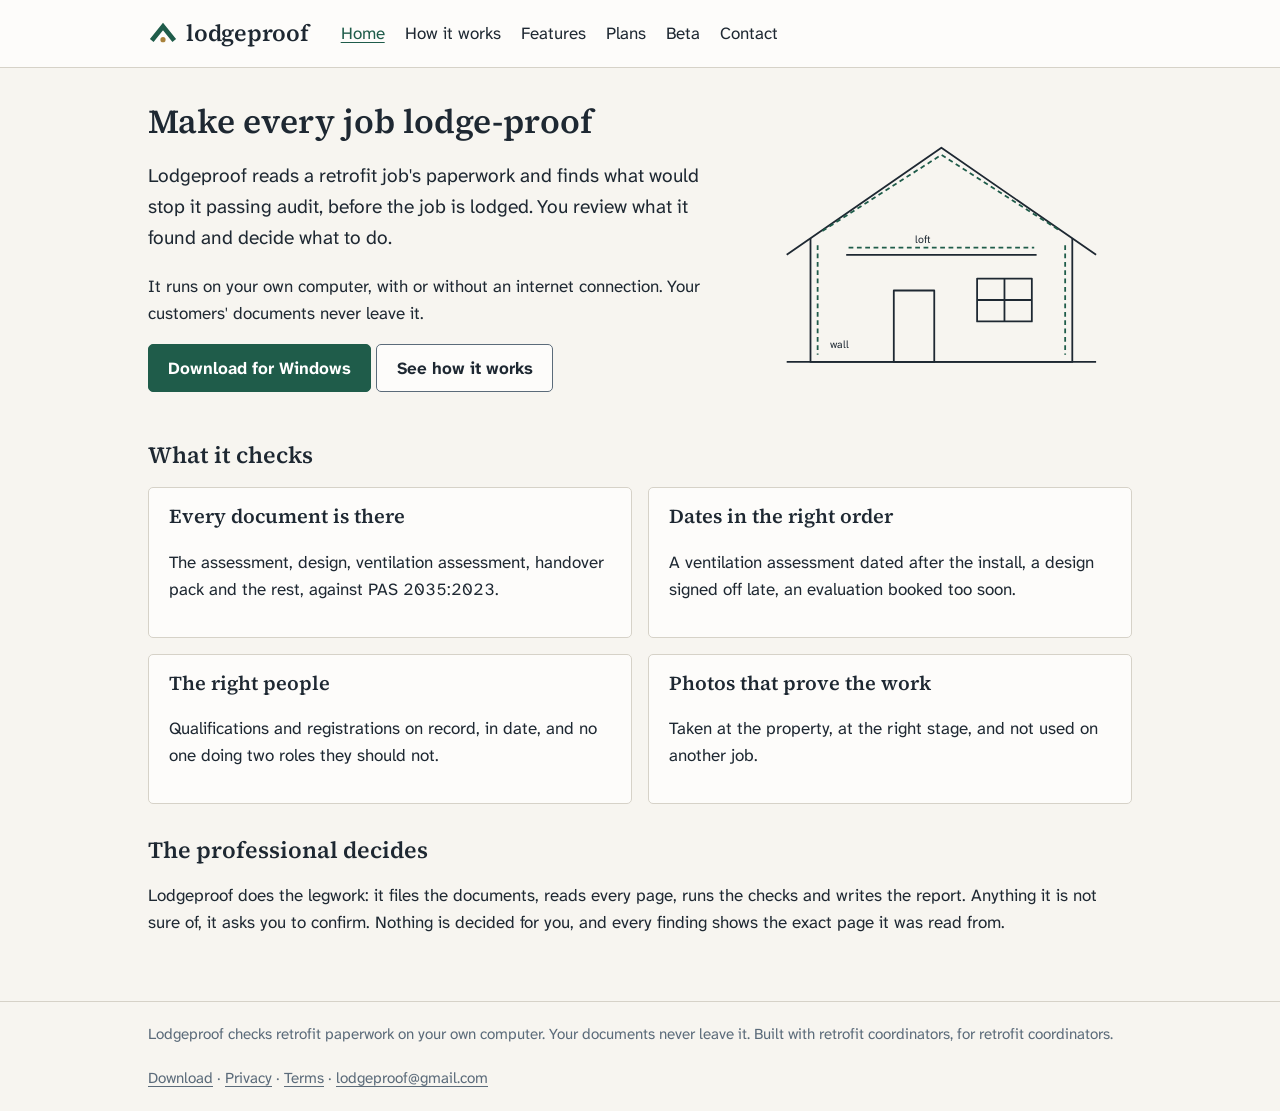
==== docs/index.html @ 2fdab35b "Website on GitHub Pages (docs/)" ====
<!doctype html>
<html lang="en-GB">
<head>
  <meta charset="utf-8">
  <meta name="viewport" content="width=device-width, initial-scale=1">
  <title>Lodgeproof: check retrofit paperwork before it is lodged</title>
  <meta name="description" content="Lodgeproof checks a retrofit job's paperwork against PAS 2035 before it is lodged, on your own computer.">
  <link rel="icon" href="favicon.svg" type="image/svg+xml">
  <link rel="stylesheet" href="style.css">
</head>
<body>
  <a class="skip" href="#main">Skip to the page</a>
  <header>
    <div class="bar">
      <a class="name" href="index.html" aria-label="lodgeproof home"><svg class="mark" viewBox="0 0 64 64" width="30" height="30" aria-hidden="true"><path d="M8 46 L32 16 L56 46" fill="none" stroke-width="10" stroke-linejoin="miter" stroke-miterlimit="10"/><circle cx="32" cy="44" r="5.5"/></svg><span>lodgeproof</span></a>
      <nav aria-label="Site">
        <ul>
          <li><a href="index.html" aria-current="page">Home</a></li>
          <li><a href="how-it-works.html">How it works</a></li>
          <li><a href="features.html">Features</a></li>
          <li><a href="pricing.html">Plans</a></li>
          <li><a href="beta.html">Beta</a></li>
          <li><a href="contact.html">Contact</a></li>
        </ul>
      </nav>
    </div>
  </header>
  <main id="main">
    <div class="split">
      <div>
        <h1>Make every job lodge-proof</h1>
        <p class="lead">Lodgeproof reads a retrofit job's paperwork and finds what would stop it passing
        audit, before the job is lodged. You review what it found and decide what to do.</p>
        <p>It runs on your own computer, with or without an internet connection. Your customers'
        documents never leave it.</p>
        <p><a class="button" href="download.html">Download for Windows</a>
        <a class="button plain" href="how-it-works.html">See how it works</a></p>
      </div>
    <svg class="drawing" viewBox="0 0 320 240" role="img" aria-labelledby="drawing-title">
      <title id="drawing-title">A line drawing of a house in cross-section, with insulation in the walls and loft</title>
      <g fill="none" stroke="currentColor" stroke-width="1.5" stroke-linejoin="round">
        <path d="M30 120 L160 30 L290 120"/>
        <path d="M50 106 V210 H270 V106"/>
        <path d="M30 210 H290"/>
        <rect x="120" y="150" width="34" height="60"/>
        <rect x="190" y="140" width="46" height="36"/>
        <path d="M213 140 V176 M190 158 H236"/>
        <path d="M80 120 H240"/>
      </g>
      <g class="green" fill="none" stroke-width="1.5" stroke-dasharray="4 3">
        <path d="M56 112 V204"/>
        <path d="M264 112 V204"/>
        <path d="M82 114 H238"/>
        <path d="M60 100 L160 36 L260 100"/>
      </g>
      <g fill="currentColor" font-family="Atkinson Hyperlegible Next, sans-serif" font-size="9">
        <text x="66" y="198">wall</text>
        <text x="138" y="110">loft</text>
      </g>
    </svg>
    </div>

    <h2>What it checks</h2>
    <ul class="cards">
      <li class="card"><h3>Every document is there</h3><p>The assessment, design, ventilation
      assessment, handover pack and the rest, against PAS 2035:2023.</p></li>
      <li class="card"><h3>Dates in the right order</h3><p>A ventilation assessment dated after the
      install, a design signed off late, an evaluation booked too soon.</p></li>
      <li class="card"><h3>The right people</h3><p>Qualifications and registrations on record, in
      date, and no one doing two roles they should not.</p></li>
      <li class="card"><h3>Photos that prove the work</h3><p>Taken at the property, at the right stage,
      and not used on another job.</p></li>
    </ul>

    <h2>The professional decides</h2>
    <p>Lodgeproof does the legwork: it files the documents, reads every page, runs the checks and
    writes the report. Anything it is not sure of, it asks you to confirm. Nothing is decided for you,
    and every finding shows the exact page it was read from.</p>

  </main>
  <footer>
    <p>Lodgeproof checks retrofit paperwork on your own computer. Your documents never leave it.
    Built with retrofit coordinators, for retrofit coordinators.</p>
    <p><a href="download.html">Download</a> &middot; <a href="privacy.html">Privacy</a> &middot;
    <a href="terms.html">Terms</a> &middot; <a href="mailto:lodgeproof@gmail.com">lodgeproof@gmail.com</a></p>
  </footer>
</body>
</html>
---- docs/style.css ----
/* The Lodgeproof website: the look of blueprint 14.6. Paper, ink and Lodge
   green; a sturdy serif for headings, a legible sans for reading. Fonts are
   in this folder (SIL Open Font License 1.1, licences beside them): nothing
   is fetched from anywhere else. */

@font-face {
  font-family: "Atkinson Hyperlegible Next";
  src: url("fonts/atkinson-hyperlegible-next-latin-400-normal.woff2") format("woff2");
  font-weight: 400;
  font-display: swap;
}
@font-face {
  font-family: "Atkinson Hyperlegible Next";
  src: url("fonts/atkinson-hyperlegible-next-latin-700-normal.woff2") format("woff2");
  font-weight: 700;
  font-display: swap;
}
@font-face {
  font-family: "Source Serif 4";
  src: url("fonts/source-serif-4-latin-600-normal.woff2") format("woff2");
  font-weight: 600;
  font-display: swap;
}

:root {
  --paper: #f7f5f0;
  --panel: #fdfcfa;
  --ink: #1e2832;
  --slate: #5b6b7a;
  --line: #d6d2c8;
  --brand: #1f5c4a;
  --brand-deep: #174537;
  --on-brand: #ffffff;
  --seal: #8a6a2c;
  --logo: #1f5c4a;
  --logo-dot: #a8823a;
  --wordmark: #1e2832;
  color-scheme: light;
}

@media (prefers-color-scheme: dark) {
  :root {
    --paper: #141b22;
    --panel: #1b242d;
    --ink: #ece8df;
    --slate: #a9b4bf;
    --line: #3a4652;
    --brand: #5fb89c;
    --brand-deep: #7fcbb2;
    --on-brand: #10201b;
    --seal: #d9b36a;
    --logo: #f7f5f0;
    --logo-dot: #c9a35a;
    --wordmark: #f7f5f0;
    color-scheme: dark;
  }
}

* {
  box-sizing: border-box;
}

body {
  margin: 0;
  background: var(--paper);
  color: var(--ink);
  font: 17px/1.6 "Atkinson Hyperlegible Next", system-ui, sans-serif;
  font-variant-numeric: tabular-nums;
}

h1,
h2,
h3 {
  font-family: "Source Serif 4", Georgia, serif;
  font-weight: 600;
  line-height: 1.25;
}

h1 {
  font-size: 2.1rem;
  margin: 0 0 0.75rem;
}

h2 {
  font-size: 1.45rem;
  margin: 2rem 0 0.5rem;
}

a {
  color: var(--brand);
  text-underline-offset: 3px;
}

a:focus-visible,
.button:focus-visible {
  outline: 3px solid var(--seal);
  outline-offset: 2px;
}

.skip {
  position: absolute;
  left: -999px;
}

.skip:focus {
  left: 1rem;
  top: 1rem;
  background: var(--panel);
  padding: 0.5rem 1rem;
}

header {
  border-bottom: 1px solid var(--line);
  background: var(--panel);
}

.bar {
  max-width: 64rem;
  margin: 0 auto;
  padding: 0.75rem 1.25rem;
  display: flex;
  flex-wrap: wrap;
  align-items: center;
  gap: 1rem 2rem;
}

.name {
  display: inline-flex;
  align-items: center;
  gap: 0.5rem;
  font-family: "Source Serif 4", Georgia, serif;
  font-weight: 600;
  font-size: 1.45rem;
  color: var(--wordmark);
  text-decoration: none;
  letter-spacing: -0.01em;
}

.mark path {
  stroke: var(--logo);
}

.mark circle {
  fill: var(--logo-dot);
}

nav ul {
  list-style: none;
  display: flex;
  flex-wrap: wrap;
  gap: 0.25rem 1.25rem;
  margin: 0;
  padding: 0;
}

nav a {
  display: inline-block;
  padding: 0.5rem 0;
  min-height: 40px;
  color: var(--ink);
  text-decoration: none;
}

nav a:hover,
nav a[aria-current="page"] {
  text-decoration: underline;
  color: var(--brand);
}

main {
  max-width: 64rem;
  margin: 0 auto;
  padding: 2rem 1.25rem 3rem;
}

.lead {
  font-size: 1.2rem;
  max-width: 40rem;
}

.quiet {
  color: var(--slate);
}

.split {
  display: grid;
  grid-template-columns: 1fr;
  gap: 2rem;
  align-items: center;
}

@media (min-width: 52rem) {
  .split {
    grid-template-columns: 3fr 2fr;
  }
}

.drawing {
  width: 100%;
  height: auto;
  color: var(--ink);
}

.drawing .green {
  stroke: var(--brand);
}

.button {
  display: inline-block;
  min-height: 44px;
  padding: 0.6rem 1.2rem;
  border: 1px solid var(--brand);
  border-radius: 5px;
  background: var(--brand);
  color: var(--on-brand);
  font-weight: 700;
  text-decoration: none;
}

.button:hover {
  background: var(--brand-deep);
  border-color: var(--brand-deep);
}

.button.plain {
  background: var(--panel);
  color: var(--ink);
  border-color: var(--slate);
}

.cards {
  display: grid;
  grid-template-columns: 1fr;
  gap: 1rem;
  padding: 0;
  list-style: none;
}

@media (min-width: 44rem) {
  .cards {
    grid-template-columns: repeat(2, 1fr);
  }
}

@media (min-width: 60rem) {
  .cards.three {
    grid-template-columns: repeat(3, 1fr);
  }

  .cards.four {
    grid-template-columns: repeat(4, 1fr);
  }
}

.price {
  font-size: 1.6rem;
  font-weight: 700;
  margin: 0.25rem 0 0;
}

.price span {
  font-size: 1rem;
  font-weight: 400;
  color: var(--slate);
}

.price + .quiet {
  margin-top: 0;
}

.card {
  border: 1px solid var(--line);
  border-radius: 5px;
  background: var(--panel);
  padding: 1rem 1.25rem;
}

.card h2,
.card h3 {
  margin-top: 0;
}

ol.steps {
  padding-left: 1.4rem;
  max-width: 44rem;
}

ol.steps li {
  margin-bottom: 0.75rem;
}

table {
  border-collapse: collapse;
  width: 100%;
  max-width: 44rem;
}

th,
td {
  text-align: left;
  padding: 0.5rem 0.75rem 0.5rem 0;
  border-bottom: 1px solid var(--line);
  vertical-align: top;
}

footer {
  border-top: 1px solid var(--line);
  color: var(--slate);
}

footer p {
  max-width: 64rem;
  margin: 0 auto;
  padding: 1.25rem 1.25rem 0;
  font-size: 0.95rem;
}

footer p:last-child {
  padding-bottom: 1.25rem;
}

footer a {
  color: inherit;
}

table {
  display: block;
  overflow-x: auto;
}
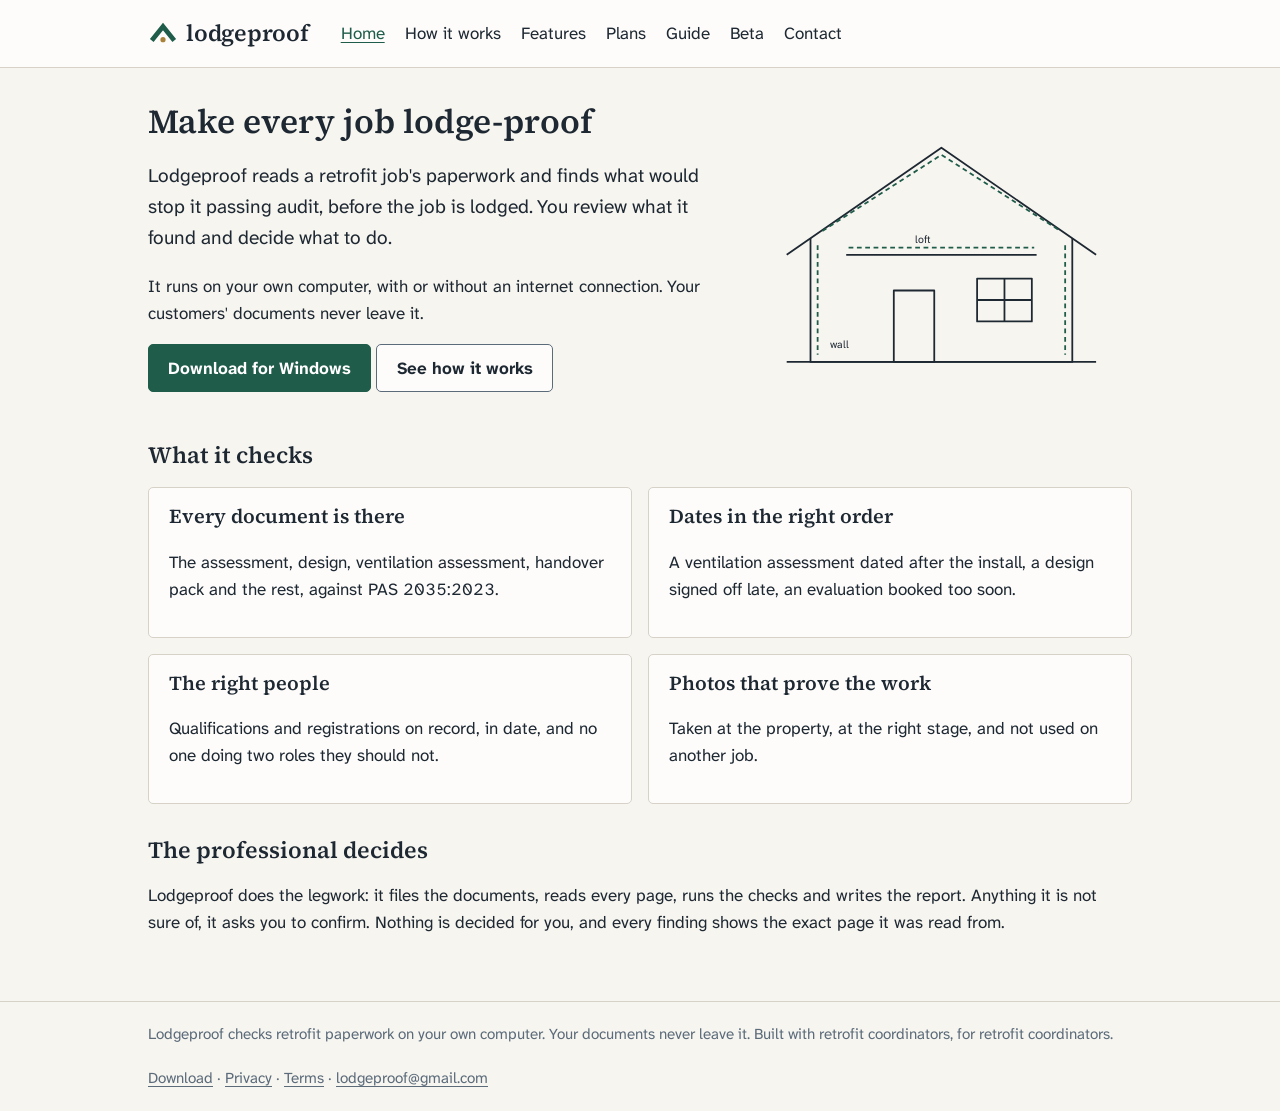
==== commit 60ca9df0: "Website: the user guide (Guide page, with pictures)" ====
--- a/docs/index.html
+++ b/docs/index.html
@@ -19,6 +19,7 @@
           <li><a href="how-it-works.html">How it works</a></li>
           <li><a href="features.html">Features</a></li>
           <li><a href="pricing.html">Plans</a></li>
+          <li><a href="guide.html">Guide</a></li>
           <li><a href="beta.html">Beta</a></li>
           <li><a href="contact.html">Contact</a></li>
         </ul>
--- a/docs/style.css
+++ b/docs/style.css
@@ -327,3 +327,22 @@
   display: block;
   overflow-x: auto;
 }
+
+/* The user guide's pictures (guide.html). */
+figure {
+  margin: 1.25rem 0 1.75rem;
+}
+
+figure img {
+  display: block;
+  width: 100%;
+  height: auto;
+  border: 1px solid var(--line);
+  border-radius: 6px;
+}
+
+figcaption {
+  margin-top: 0.4rem;
+  color: var(--slate);
+  font-size: 0.95rem;
+}
